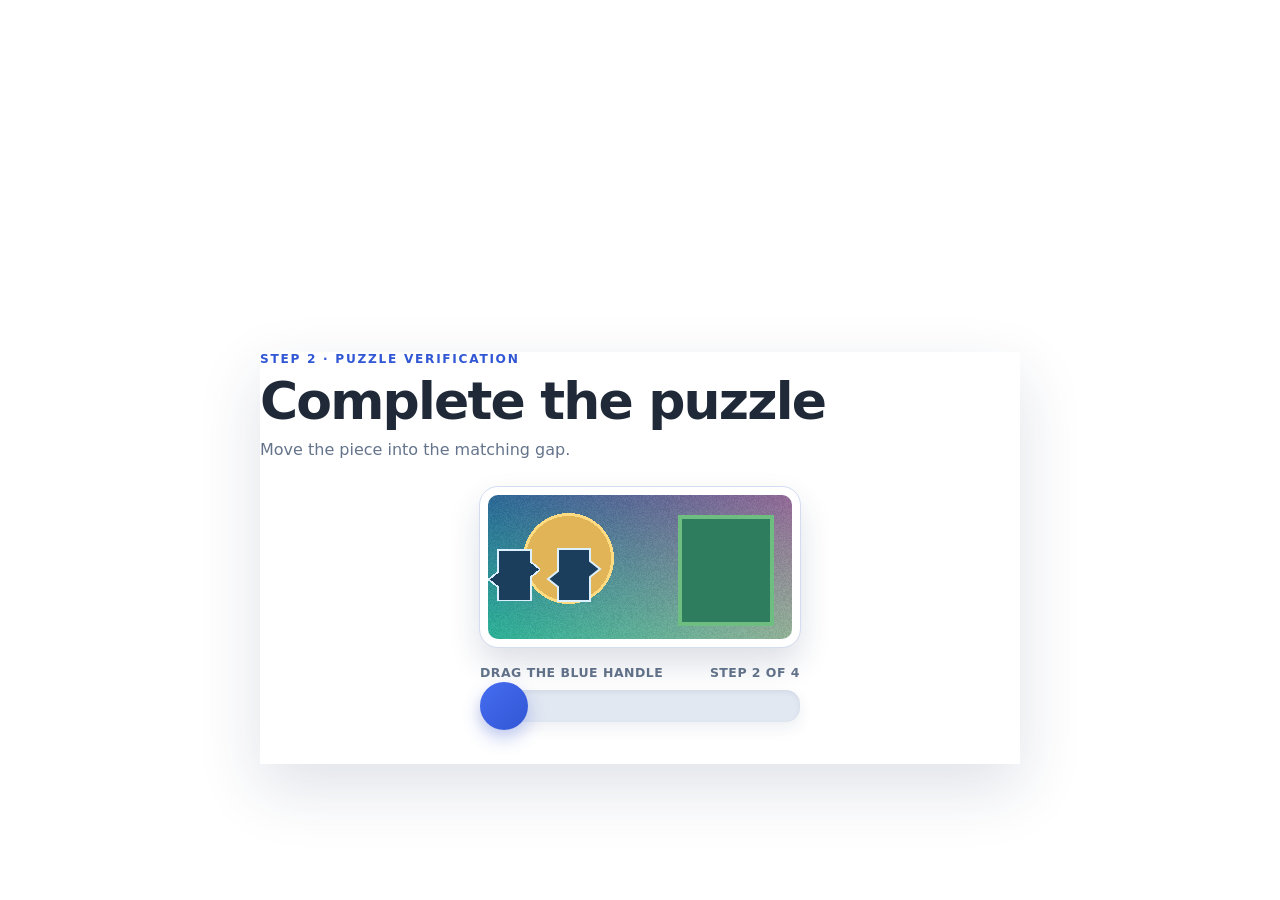
==== fixtures/slider.html @ 7378ed04 "Add captcha automation project" ====
<!doctype html>
<html lang="en">
<head>
  <meta charset="utf-8">
  <meta name="viewport" content="width=device-width, initial-scale=1">
  <title>Slider CAPTCHA Fixture</title>
  <link rel="stylesheet" href="css/theme.css">
  <style>
    body { font: 16px system-ui, sans-serif; margin: 3rem; color: #1f2937; }
    .captcha { width: 360px; padding: 1rem; border: 1px solid #d1d5db; border-radius: 8px; }
    #puzzle { position: relative; width: 320px; height: 160px; overflow: hidden; border-radius: 5px; }
    #scene { position: absolute; inset: 0; width: 320px; height: 160px; }
    #piece { position: absolute; left: 0; top: 54px; width: 52px; height: 52px; pointer-events: none; }
    #track { position: relative; height: 28px; margin-top: 18px; background: #e5e7eb; border-radius: 14px; }
    #handle { position: absolute; top: -4px; left: 0; width: 36px; height: 36px; border: 0; border-radius: 50%; background: #2563eb; cursor: grab; touch-action: none; }
    #handle:active { cursor: grabbing; }
    #status { min-height: 1.5em; }
    .verified { color: #15803d; font-weight: 600; }
    .retry { color: #b91c1c; }
  </style>
</head>
<body class="fixture-page slider-page">
  <video class="fixture-video" autoplay muted loop playsinline aria-hidden="true"><source src="assets/background.mp4" type="video/mp4"></video>
  <main class="fixture-card captcha">
    <p class="eyebrow">Step 2 · Puzzle verification</p>
    <h1>Complete the puzzle</h1>
    <p class="lead">Move the piece into the matching gap.</p>
    <div id="slider" data-gap-x="" aria-label="Slider puzzle">
      <div id="puzzle"><canvas id="scene" width="320" height="160"></canvas><img id="piece" alt="Puzzle piece"></div>
      <div class="slider-meta"><span>Drag the blue handle</span><span>Step 2 of 4</span></div>
      <div id="track"><button id="handle" type="button" aria-label="Drag puzzle handle"></button></div>
    </div>
    <p id="status" aria-live="polite"></p>
  </main>
  <script>
    const WIDTH = 320, HEIGHT = 160, PIECE = 52;
    const slider = document.querySelector('#slider');
    const canvas = document.querySelector('#scene');
    const ctx = canvas.getContext('2d');
    const track = document.querySelector('#track');
    const handle = document.querySelector('#handle');
    const piece = document.querySelector('#piece');
    const status = document.querySelector('#status');
    const bg = new Image();
    const seedParam = new URLSearchParams(window.location.search).get('seed');
    const seedValue = Number(seedParam || 0);
    const normalizedSeed = Number.isFinite(seedValue) ? Math.trunc(seedValue) : 0;
    let gapX = 60 + (Math.abs(normalizedSeed) % (240 - 60 + 1));
    let dragging = false;
    let currentX = 0;
    // This attribute is intentionally test-only and is not consulted by the interaction logic.
    slider.dataset.gapX = String(gapX);
    function drawGap() {
      ctx.save();
      // Keep the gap's visual signature identical to slider_piece.png so the
      // solver can match edges without reading the hidden test attribute.
      ctx.fillStyle = 'rgb(28, 62, 93)';
      ctx.strokeStyle = 'rgb(220, 240, 255)';
      ctx.lineWidth = 2;
      ctx.beginPath();
      ctx.moveTo(gapX + 10, 54); ctx.lineTo(gapX + 42, 54); ctx.lineTo(gapX + 42, 66);
      ctx.lineTo(gapX + 52, 74); ctx.lineTo(gapX + 42, 82); ctx.lineTo(gapX + 42, 106);
      ctx.lineTo(gapX + 10, 106); ctx.lineTo(gapX + 10, 92); ctx.lineTo(gapX, 84);
      ctx.lineTo(gapX + 10, 76); ctx.closePath(); ctx.fill(); ctx.stroke(); ctx.restore();
    }
    bg.onload = () => { ctx.drawImage(bg, 0, 0, WIDTH, HEIGHT); drawGap(); };
    const assetQuery = seedParam === null ? '' : `?seed=${encodeURIComponent(seedParam)}`;
    piece.src = `assets/slider_piece.png${assetQuery}`;
    bg.src = `assets/slider_bg.png${assetQuery}`;
    function move(clientX) {
      const bounds = track.getBoundingClientRect();
      const max = bounds.width - handle.offsetWidth;
      currentX = Math.max(0, Math.min(max, clientX - bounds.left - handle.offsetWidth / 2));
      handle.style.left = `${currentX}px`;
      piece.style.left = `${currentX * (WIDTH - PIECE) / max}px`;
    }
    handle.addEventListener('mousedown', (event) => { dragging = true; move(event.clientX); });
    window.addEventListener('mousemove', (event) => { if (dragging) move(event.clientX); });
    window.addEventListener('mouseup', () => {
      if (!dragging) return;
      dragging = false;
      const pieceX = parseFloat(piece.style.left) || 0;
      if (Math.abs(pieceX - gapX) <= 4) {
        piece.style.left = `${gapX}px`; status.textContent = 'verified'; status.className = 'verified'; window.__captcha_solved = true;
      } else {
        status.textContent = 'try again'; status.className = 'retry'; currentX = 0; handle.style.left = '0px'; piece.style.left = '0px';
      }
    });
  </script>
</body>
</html>
---- fixtures/css/theme.css ----
:root {
  color-scheme: light;
  --ink: #172033;
  --muted: #64748b;
  --line: #dbe3ef;
  --surface: rgba(255, 255, 255, .94);
  --primary: #3157d5;
  --primary-dark: #203da3;
  --success: #15966f;
  --shadow: 0 24px 60px rgba(31, 49, 93, .14);
  font: 16px/1.5 Inter, ui-sans-serif, system-ui, -apple-system, BlinkMacSystemFont, "Segoe UI", sans-serif;
}

* { box-sizing: border-box; }

body {
  min-height: 100vh;
  margin: 0;
  color: var(--ink);
  background:
    radial-gradient(circle at 10% 10%, rgba(116, 146, 255, .24), transparent 34%),
    radial-gradient(circle at 90% 90%, rgba(100, 213, 190, .2), transparent 32%),
    #f4f7fc;
}

button, input { font: inherit; }
button { -webkit-tap-highlight-color: transparent; }

.fixture-page {
  display: grid;
  min-height: 100vh;
  margin: 0 !important;
  place-items: center;
  padding: 28px;
}

.fixture-card {
  width: min(100%, 680px);
  padding: clamp(24px, 5vw, 48px);
  border: 1px solid rgba(255, 255, 255, .9);
  border-radius: 28px;
  background: var(--surface);
  box-shadow: var(--shadow);
  backdrop-filter: blur(16px);
}

.eyebrow {
  margin: 0 0 8px;
  color: var(--primary);
  font-size: .76rem;
  font-weight: 800;
  letter-spacing: .14em;
  text-transform: uppercase;
}

h1, h2 { margin: 0; letter-spacing: -.035em; }
h1 { font-size: clamp(2rem, 5vw, 3.25rem); line-height: 1.05; }
h2 { font-size: 1.5rem; }
.lead { margin: 12px 0 28px; color: var(--muted); }

#status {
  min-height: 1.5em;
  margin: 18px 0 0;
  color: var(--muted);
  font-weight: 650;
}

.verified { color: var(--success) !important; }
.retry { color: #c2415d !important; }

/* Workflow shell */
.workflow-page { max-width: none !important; padding: clamp(18px, 4vw, 48px); }
.workflow-page { position: relative; isolation: isolate; overflow-x: hidden; background: transparent !important; }
.workflow-video { position: fixed; z-index: 0; inset: 0; width: 100%; height: 100%; object-fit: cover; pointer-events: none; }
.workflow-page::before { position: fixed; z-index: 1; inset: 0; background: rgba(5, 10, 28, .48); content: ''; pointer-events: none; }
.workflow-shell { position: relative; z-index: 2; width: min(100%, 980px); }
.workflow-header { margin-bottom: 22px; }
.workflow-header h1 { font-size: clamp(2.1rem, 5vw, 4rem); }
.steps { display: grid; grid-template-columns: repeat(4, 1fr); gap: 10px; margin: 24px 0 14px; }
.step {
  padding: 12px 14px;
  border: 1px solid var(--line);
  border-radius: 14px;
  background: rgba(255, 255, 255, .74);
  color: var(--muted);
  font-size: .88rem;
  font-weight: 750;
  text-align: center;
  transition: .2s ease;
}
.step.active { color: var(--primary); border-color: #8fa5ff; background: #eef2ff; box-shadow: 0 8px 22px rgba(49, 87, 213, .12); }
.step.done { color: var(--success); border-color: #8dd9bf; background: #eafaf4; }
.workflow-status { padding: 14px 18px; border: 1px solid var(--line); border-radius: 14px; background: rgba(255, 255, 255, .86); }
#stage { display: block; width: 100%; min-height: 570px; border: 1px solid var(--line); border-radius: 22px; background: rgba(255, 255, 255, .72); box-shadow: var(--shadow); }
.workflow-page #stage { height: 650px; min-height: 650px; }
.note { margin: 14px 2px 0; color: var(--muted); font-size: .9rem; }

/* Landing page */
.landing-page { position: relative; isolation: isolate; overflow-x: hidden; width: 100%; max-width: none !important; margin: 0 !important; padding: clamp(20px, 5vw, 64px); background: transparent !important; }
.landing-video { position: fixed; z-index: 0; inset: 0; width: 100%; height: 100%; object-fit: cover; pointer-events: none; }
.landing-page::before { position: fixed; z-index: 1; inset: 0; background: rgba(5, 10, 28, .48); content: ''; pointer-events: none; }
.landing-shell { position: relative; z-index: 2; justify-self: center; width: min(100%, 1080px); margin-inline: auto; }
.embedded-workflow { position: relative; z-index: 2; width: 100%; min-height: 820px; }
.embedded-workflow[hidden] { display: none; }
#workflow-frame { display: block; width: 100%; height: 900px; border: 0; border-radius: 22px; background: transparent; }
.landing-hero { position: relative; overflow: hidden; padding: clamp(30px, 6vw, 72px); border-radius: 32px; color: white; background: linear-gradient(135deg, #1d2b64, #3157d5 55%, #15966f); box-shadow: 0 28px 70px rgba(31,49,93,.24); }
.landing-hero::after { position: absolute; width: 260px; height: 260px; right: -60px; bottom: -110px; border-radius: 50%; background: rgba(255,255,255,.14); content: ''; }
.landing-hero .eyebrow { color: #b9c9ff; }
.landing-hero h1 { max-width: 680px; font-size: clamp(2.4rem, 7vw, 5rem); }
.landing-hero .intro { max-width: 600px; margin: 18px 0 30px; color: #e1e8ff; font-size: 1.08rem; }
.primary-action { position: relative; z-index: 1; display: inline-flex; align-items: center; gap: 12px; padding: 14px 20px; border-radius: 14px; color: #1d2b64; background: white; font-weight: 850; text-decoration: none; box-shadow: 0 12px 24px rgba(18,32,78,.22); transition: transform .2s ease, box-shadow .2s ease; }
.primary-action:hover { transform: translateY(-2px); box-shadow: 0 16px 30px rgba(18,32,78,.3); }
.fixture-overview { width: 100%; margin: 34px auto 0; }
.section-heading { display: flex; align-items: end; justify-content: space-between; gap: 16px; margin-bottom: 16px; }
.section-heading h2 { font-size: clamp(1.5rem, 3vw, 2.2rem); }
.server-badge { display: inline-flex; align-items: center; gap: 8px; padding: 8px 12px; border: 1px solid var(--line); border-radius: 999px; color: var(--muted); background: rgba(255,255,255,.72); font-size: .8rem; font-weight: 750; }
.server-badge span { width: 8px; height: 8px; border-radius: 50%; background: var(--success); box-shadow: 0 0 0 4px #d7f5e9; }
.landing-page .grid { display: grid; grid-template-columns: repeat(4, 1fr); gap: 14px; }
.landing-page .card { position: relative; min-height: 210px; padding: 22px; border: 1px solid rgba(219,227,239,.95); border-radius: 20px; color: inherit; background: rgba(255,255,255,.86); box-shadow: 0 12px 28px rgba(31,49,93,.07); text-decoration: none; transition: transform .2s ease, border-color .2s ease, box-shadow .2s ease; }
.landing-page .card:hover { transform: translateY(-5px); border-color: #9aabf8; box-shadow: 0 18px 34px rgba(49,87,213,.15); }
.card-icon { display: grid; width: 42px; height: 42px; place-items: center; margin-bottom: 22px; border-radius: 13px; color: var(--primary); background: #eef2ff; font-size: 1.45rem; font-weight: 900; }
.landing-page .card:nth-child(2) .card-icon { color: #9a5a00; background: #fff3d6; }
.landing-page .card:nth-child(3) .card-icon { color: #12835f; background: #e6f8f0; }
.landing-page .card:nth-child(4) .card-icon { color: #7c3aed; background: #f1eaff; }
.card-number { position: absolute; top: 24px; right: 22px; color: #a6b2c6; font-size: .78rem; font-weight: 850; }
.landing-page .card h3 { margin: 0 0 8px; font-size: 1.08rem; }
.landing-page .card p { margin: 0; color: var(--muted); font-size: .9rem; }

/* Checkbox */
.captcha { width: min(100%, 680px) !important; padding: 0 !important; border: 0 !important; border-radius: 0 !important; background: transparent; }
#checkbox {
  display: flex;
  align-items: center;
  gap: 14px;
  width: 100%;
  min-height: 84px;
  padding: 18px 20px;
  border: 1px solid var(--line);
  border-radius: 18px;
  background: #fff;
  cursor: pointer;
  user-select: none;
  box-shadow: 0 10px 28px rgba(31, 49, 93, .08);
  transition: transform .2s ease, border-color .2s ease, box-shadow .2s ease;
}
#checkbox:hover, #checkbox:focus-visible { border-color: #8fa5ff; box-shadow: 0 14px 34px rgba(49, 87, 213, .16); transform: translateY(-2px); outline: none; }
#checkbox > span:last-child { font-size: 1.1rem; font-weight: 750; }
.box { width: 32px !important; height: 32px !important; border: 2px solid #a8b5c9 !important; border-radius: 10px !important; }
[aria-checked="true"] .box { color: white; background: var(--success) !important; border-color: var(--success) !important; }
.spinner { width: 24px !important; height: 24px !important; }

/* Slider */
.slider-page .captcha { width: min(100%, 760px) !important; }
.slider-page #puzzle { width: 320px !important; height: 160px !important; margin-inline: auto; border: 8px solid #fff; outline: 1px solid #d3dcf0; border-radius: 18px; background: #e8edf6; box-shadow: 0 16px 32px rgba(31,49,93,.16), inset 0 0 0 1px rgba(255,255,255,.45); }
.slider-page #scene { width: 320px !important; height: 160px !important; }
.slider-page #piece { top: 54px !important; width: 52px !important; height: 52px !important; }
.slider-page .slider-meta { display: flex; justify-content: space-between; width: 320px; margin: 18px auto 10px; color: var(--muted); font-size: .78rem; font-weight: 800; letter-spacing: .04em; text-transform: uppercase; }
.slider-page #track { width: 320px !important; height: 32px !important; margin: 0 auto !important; background: #e2e8f2 !important; box-shadow: inset 0 2px 5px rgba(31,49,93,.08), 0 6px 15px rgba(31,49,93,.08); }
.slider-page #handle { top: -8px !important; width: 48px !important; height: 48px !important; background: linear-gradient(135deg, #466cf0, var(--primary)) !important; box-shadow: 0 8px 18px rgba(49, 87, 213, .3); }
.slider-page #status { text-align: center; }

/* Image grid */
.challenge { width: min(100%, 680px) !important; padding: 0 !important; border: 0 !important; border-radius: 0 !important; background: transparent; }
.imagegrid-page .challenge { width: min(100%, 420px) !important; }
.imagegrid-page h1 { font-size: clamp(1.8rem, 5vw, 2.45rem); }
.prompt { margin: 14px 0 18px; color: var(--muted); font-size: 1.08rem !important; font-weight: 650 !important; }
#label { color: var(--primary); font-weight: 850; }
#grid { gap: 8px !important; margin: 0 0 18px !important; }
.tile { border: 4px solid transparent !important; border-radius: 12px; overflow: hidden; box-shadow: 0 4px 12px rgba(31,49,93,.08); transition: transform .18s ease, border-color .18s ease; }
.tile:hover, .tile:focus-visible { border-color: #91a7ff !important; transform: translateY(-2px); }
.tile.selected { border-color: var(--success) !important; box-shadow: 0 0 0 3px #fff, 0 8px 18px rgba(21,150,111,.2); }
#verify, main button[type="submit"] { padding: 13px 22px !important; border: 0 !important; border-radius: 12px !important; color: white !important; background: linear-gradient(135deg, #466cf0, var(--primary)) !important; cursor: pointer; font-weight: 800; box-shadow: 0 10px 20px rgba(49, 87, 213, .22); transition: transform .2s ease, box-shadow .2s ease; }
#verify:hover, main button[type="submit"]:hover { background: linear-gradient(135deg, #5879f4, var(--primary-dark)) !important; transform: translateY(-2px); box-shadow: 0 14px 25px rgba(49, 87, 213, .28); }

/* No-CAPTCHA page */
.login-form { display: grid; gap: 10px; margin-top: 24px; }
.login-form input { width: 100%; padding: 13px 14px; border: 1px solid var(--line); border-radius: 12px; background: #fff; }
.login-form input:focus { border-color: #8fa5ff; outline: 3px solid #e5eaff; }

/* No-CAPTCHA login */
.none-page {
  position: relative;
  overflow: hidden;
  padding: clamp(24px, 5vw, 64px);
  background:
    radial-gradient(ellipse at 12% 18%, rgba(18, 190, 255, .78), transparent 25%),
    radial-gradient(ellipse at 88% 20%, rgba(95, 49, 211, .7), transparent 27%),
    radial-gradient(ellipse at 68% 88%, rgba(255, 74, 148, .62), transparent 26%),
    linear-gradient(135deg, #030b1e 0%, #10132f 48%, #050713 100%);
}
.none-page { padding: 20px; }
.none-page::before,
.none-page::after { position: absolute; width: 72vw; height: 180px; border: 18px solid rgba(24, 194, 255, .35); border-radius: 50%; filter: blur(12px); content: ''; transform: rotate(-24deg); pointer-events: none; }
.none-page::before { top: 10%; left: -26%; box-shadow: 0 0 45px rgba(24, 194, 255, .68), 90px 30px 40px rgba(255, 77, 177, .48); }
.none-page::after { right: -30%; bottom: 8%; border-color: rgba(255, 72, 174, .38); box-shadow: 0 0 55px rgba(24, 194, 255, .55), -100px -35px 45px rgba(255, 125, 50, .42); transform: rotate(24deg); }
.login-shell { position: relative; z-index: 1; width: min(100%, 540px); }
.login-card { padding: clamp(24px, 4vw, 38px); border: 1px solid rgba(255,255,255,.34); border-radius: 30px; color: white; background: linear-gradient(145deg, rgba(30, 43, 75, .72), rgba(11, 16, 39, .7)); box-shadow: 0 28px 90px rgba(0,0,0,.45), inset 0 1px 0 rgba(255,255,255,.15); backdrop-filter: blur(22px); }
.login-card .eyebrow { color: #b9c9ff; }
.login-card h1 { font-size: clamp(2.8rem, 8vw, 4rem); }
.login-welcome { margin: 4px 0 24px; color: rgba(255,255,255,.9); font-size: 1.08rem; font-weight: 600; }
.none-page .login-form { gap: 16px; margin-top: 0; }
.login-field { position: relative; }
.login-field label { position: absolute; width: 1px; height: 1px; overflow: hidden; clip: rect(0,0,0,0); white-space: nowrap; }
.none-page .login-field input { height: 54px; padding: 0 58px 0 20px; border: 1px solid rgba(255,255,255,.68); border-radius: 17px; color: white; background: rgba(255,255,255,.06); font-size: 1rem; }
.none-page .login-field input::placeholder { color: rgba(255,255,255,.55); }
.none-page .login-field input:focus { border-color: white; outline: 3px solid rgba(131,174,255,.3); background: rgba(255,255,255,.12); }
.field-icon { position: absolute; top: 50%; right: 20px; color: rgba(255,255,255,.9); font-size: 1.65rem; line-height: 1; pointer-events: none; transform: translateY(-50%); }
.remember { display: inline-flex; align-items: center; gap: 9px; color: rgba(255,255,255,.94); font-size: 1rem; font-weight: 700; cursor: pointer; }
.remember input { width: 18px; height: 18px; accent-color: #7196ff; }
.none-page .login-form button { width: 100%; min-height: 54px; margin-top: 24px; border: 1px solid rgba(255,255,255,.62) !important; border-radius: 17px !important; color: white !important; background: rgba(255,255,255,.03) !important; box-shadow: none !important; font-size: 1.05rem; }
.none-page .login-form button:hover { border-color: white !important; background: rgba(255,255,255,.14) !important; box-shadow: 0 12px 30px rgba(73,115,255,.2) !important; }
.signup { margin: 16px 0 0; color: rgba(255,255,255,.88); font-size: .94rem; font-weight: 650; }
.signup a { color: white; font-weight: 850; text-decoration: underline; text-underline-offset: 3px; }
.none-page #status { color: rgba(255,255,255,.58); }

/* Shared local video backdrop for each fixture stage */
.human-page,
.slider-page,
.imagegrid-page,
.none-page { position: relative; isolation: isolate; overflow: hidden; background: transparent !important; }
.imagegrid-page { overflow-x: hidden; overflow-y: auto; }
.imagegrid-page .fixture-video { position: fixed; }
.fixture-video { position: absolute; z-index: 0; inset: 0; width: 100%; height: 100%; object-fit: cover; pointer-events: none; }
.human-page::before,
.slider-page::before,
.imagegrid-page::before,
.none-page::before { z-index: 1; inset: 0; border-radius: 0; background: rgba(5, 10, 28, .36); content: ''; pointer-events: none; }
.human-page > main,
.slider-page > main,
.imagegrid-page > main,
.none-page > main { position: relative; z-index: 2; }

/* Human verification */
.human-page {
  position: relative;
  overflow: hidden;
  padding: 24px;
  color: #f8fafc;
  background:
    radial-gradient(circle at 50% 32%, rgba(89, 100, 151, .26), transparent 28%),
    linear-gradient(145deg, #282b35, #393c46 58%, #292c35);
}
.human-page::before,
.human-page::after { position: absolute; border-radius: 50%; content: ''; pointer-events: none; }
.human-page::before { top: 13%; left: 18%; width: 10px; height: 10px; background: #45d691; box-shadow: 18px 7px 0 #45d691, 9px -10px 0 #45d691; }
.human-page::after { top: 30%; right: 17%; width: 8px; height: 8px; background: #ffd23f; box-shadow: 0 0 18px #ffd23f; }
.human-page .captcha { width: min(100%, 680px) !important; padding: clamp(28px, 5vw, 56px) !important; text-align: center; }
.human-icon { display: grid; width: 116px; height: 128px; place-items: center; margin: 0 auto 28px; border: 11px solid #7484ff; border-radius: 30% 30% 48% 48%; color: #343a82; background: linear-gradient(145deg, #eef0ff 0%, #c1c9ff 54%, #9daaff 100%); box-shadow: inset 0 -12px 0 rgba(64,76,170,.14), 0 14px 30px rgba(0,0,0,.24); clip-path: polygon(13% 0, 87% 0, 87% 48%, 76% 74%, 50% 100%, 24% 74%, 13% 48%); }
.human-icon span { font-size: 1.55rem; font-weight: 950; letter-spacing: .16em; transform: translateX(.08em); }
.human-page .eyebrow { color: #a9b6ff; }
.human-page h1 { color: #f8fafc; font-size: clamp(2.2rem, 5vw, 3.4rem); }
.human-page .lead { margin: 12px 0 34px; color: #d4d6df; font-size: 1.2rem; }
.human-page #checkbox { min-height: 126px; padding: 24px 30px; border: 1px solid #d2d4d9; border-radius: 12px; color: #34363e; background: #fafafa; box-shadow: 0 14px 28px rgba(0,0,0,.18); text-align: left; }
.human-page #checkbox:hover, .human-page #checkbox:focus-visible { border-color: #9da9ff; box-shadow: 0 0 0 4px rgba(130,144,255,.2), 0 16px 32px rgba(0,0,0,.22); transform: translateY(-2px); }
.human-page #checkbox > span:last-child { color: #41434a; font-size: 1.45rem; font-weight: 500; }
.human-page .box { width: 56px !important; height: 56px !important; border: 2px solid #a7aab2 !important; border-radius: 8px !important; background: #fff; }
.human-page [aria-checked="true"] .box { color: white; background: #4bcb8b !important; border-color: #4bcb8b !important; }
.human-page .spinner { width: 30px !important; height: 30px !important; border-color: #d8dae0; border-top-color: #7180ed; }
.human-page #status { color: #d4d6df; }
.human-page #status.verified { color: #72e0a5 !important; }

@media (max-width: 680px) {
  .fixture-page { padding: 16px; }
  .steps { grid-template-columns: repeat(2, 1fr); }
  #stage { min-height: 520px; }
  .workflow-page #stage { height: 620px; min-height: 620px; }
  .section-heading { align-items: start; flex-direction: column; }
  .landing-page .grid { grid-template-columns: repeat(2, 1fr); }
}

@media (max-width: 430px) {
  .landing-page .grid { grid-template-columns: 1fr; }
  .login-welcome { margin-bottom: 36px; }
  .none-page .login-form button { margin-top: 36px; }
}
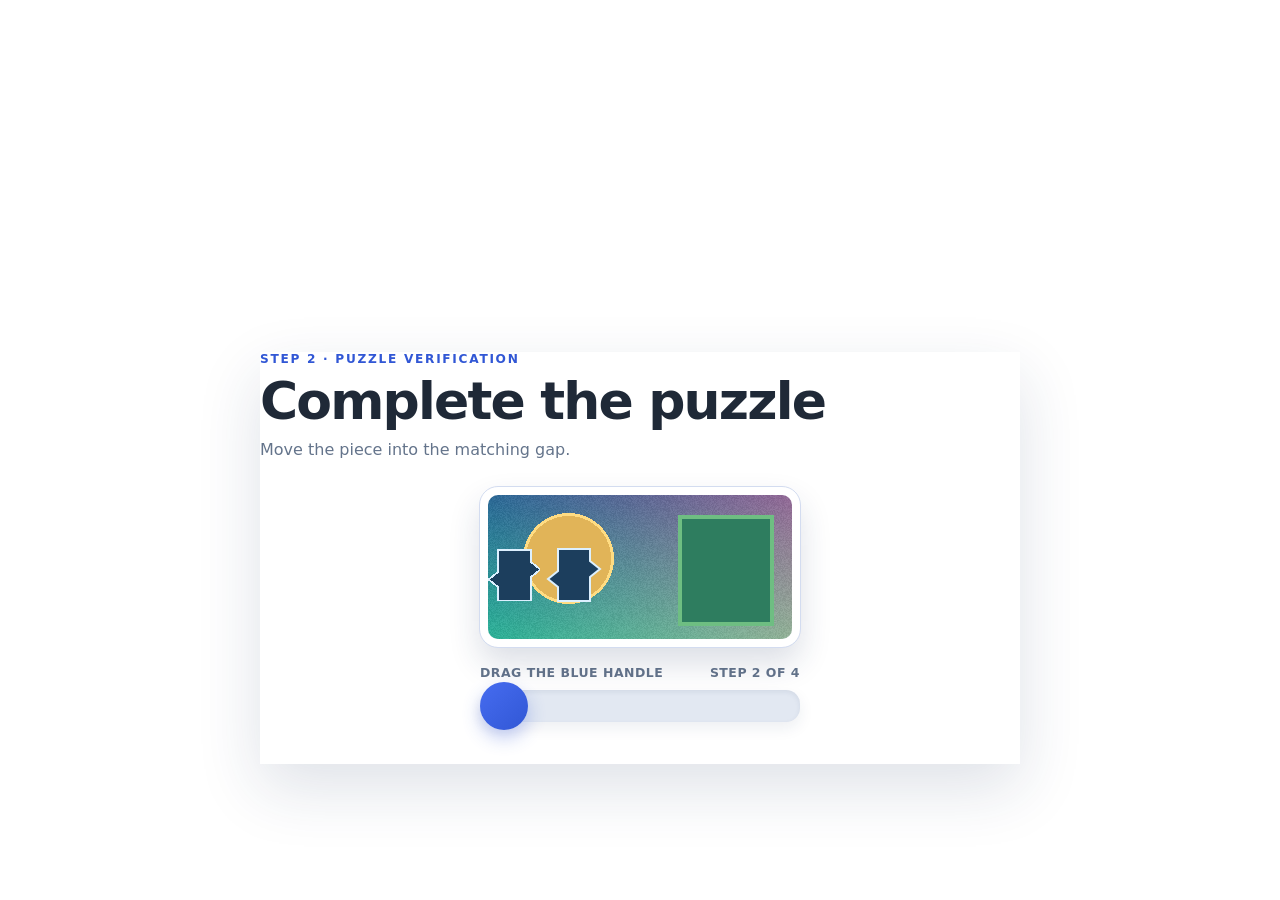
==== commit b844c0f6: "Fix mobile slider interaction" ====
--- a/fixtures/slider.html
+++ b/fixtures/slider.html
@@ -47,6 +47,7 @@
     const normalizedSeed = Number.isFinite(seedValue) ? Math.trunc(seedValue) : 0;
     let gapX = 60 + (Math.abs(normalizedSeed) % (240 - 60 + 1));
     let dragging = false;
+    let activePointerId = null;
     let currentX = 0;
     // This attribute is intentionally test-only and is not consulted by the interaction logic.
     slider.dataset.gapX = String(gapX);
@@ -76,16 +77,33 @@
     }
     handle.addEventListener('mousedown', (event) => { dragging = true; move(event.clientX); });
     window.addEventListener('mousemove', (event) => { if (dragging) move(event.clientX); });
-    window.addEventListener('mouseup', () => {
+    handle.addEventListener('pointerdown', (event) => {
+      event.preventDefault();
+      activePointerId = event.pointerId;
+      try { handle.setPointerCapture?.(event.pointerId); } catch (error) { /* synthetic events may not have an active pointer */ }
+      dragging = true;
+      move(event.clientX);
+    });
+    window.addEventListener('pointermove', (event) => {
+      if (dragging && (activePointerId === null || event.pointerId === activePointerId)) move(event.clientX);
+    });
+    function releasePointer() {
       if (!dragging) return;
       dragging = false;
+      activePointerId = null;
       const pieceX = parseFloat(piece.style.left) || 0;
       if (Math.abs(pieceX - gapX) <= 4) {
         piece.style.left = `${gapX}px`; status.textContent = 'verified'; status.className = 'verified'; window.__captcha_solved = true;
+        if (window.parent !== window) {
+          window.parent.postMessage({type: 'captcha-solved', stage: 1}, window.location.origin);
+        }
       } else {
         status.textContent = 'try again'; status.className = 'retry'; currentX = 0; handle.style.left = '0px'; piece.style.left = '0px';
       }
-    });
+    }
+    window.addEventListener('pointerup', releasePointer);
+    window.addEventListener('pointercancel', releasePointer);
+    window.addEventListener('mouseup', releasePointer);
   </script>
 </body>
 </html>
